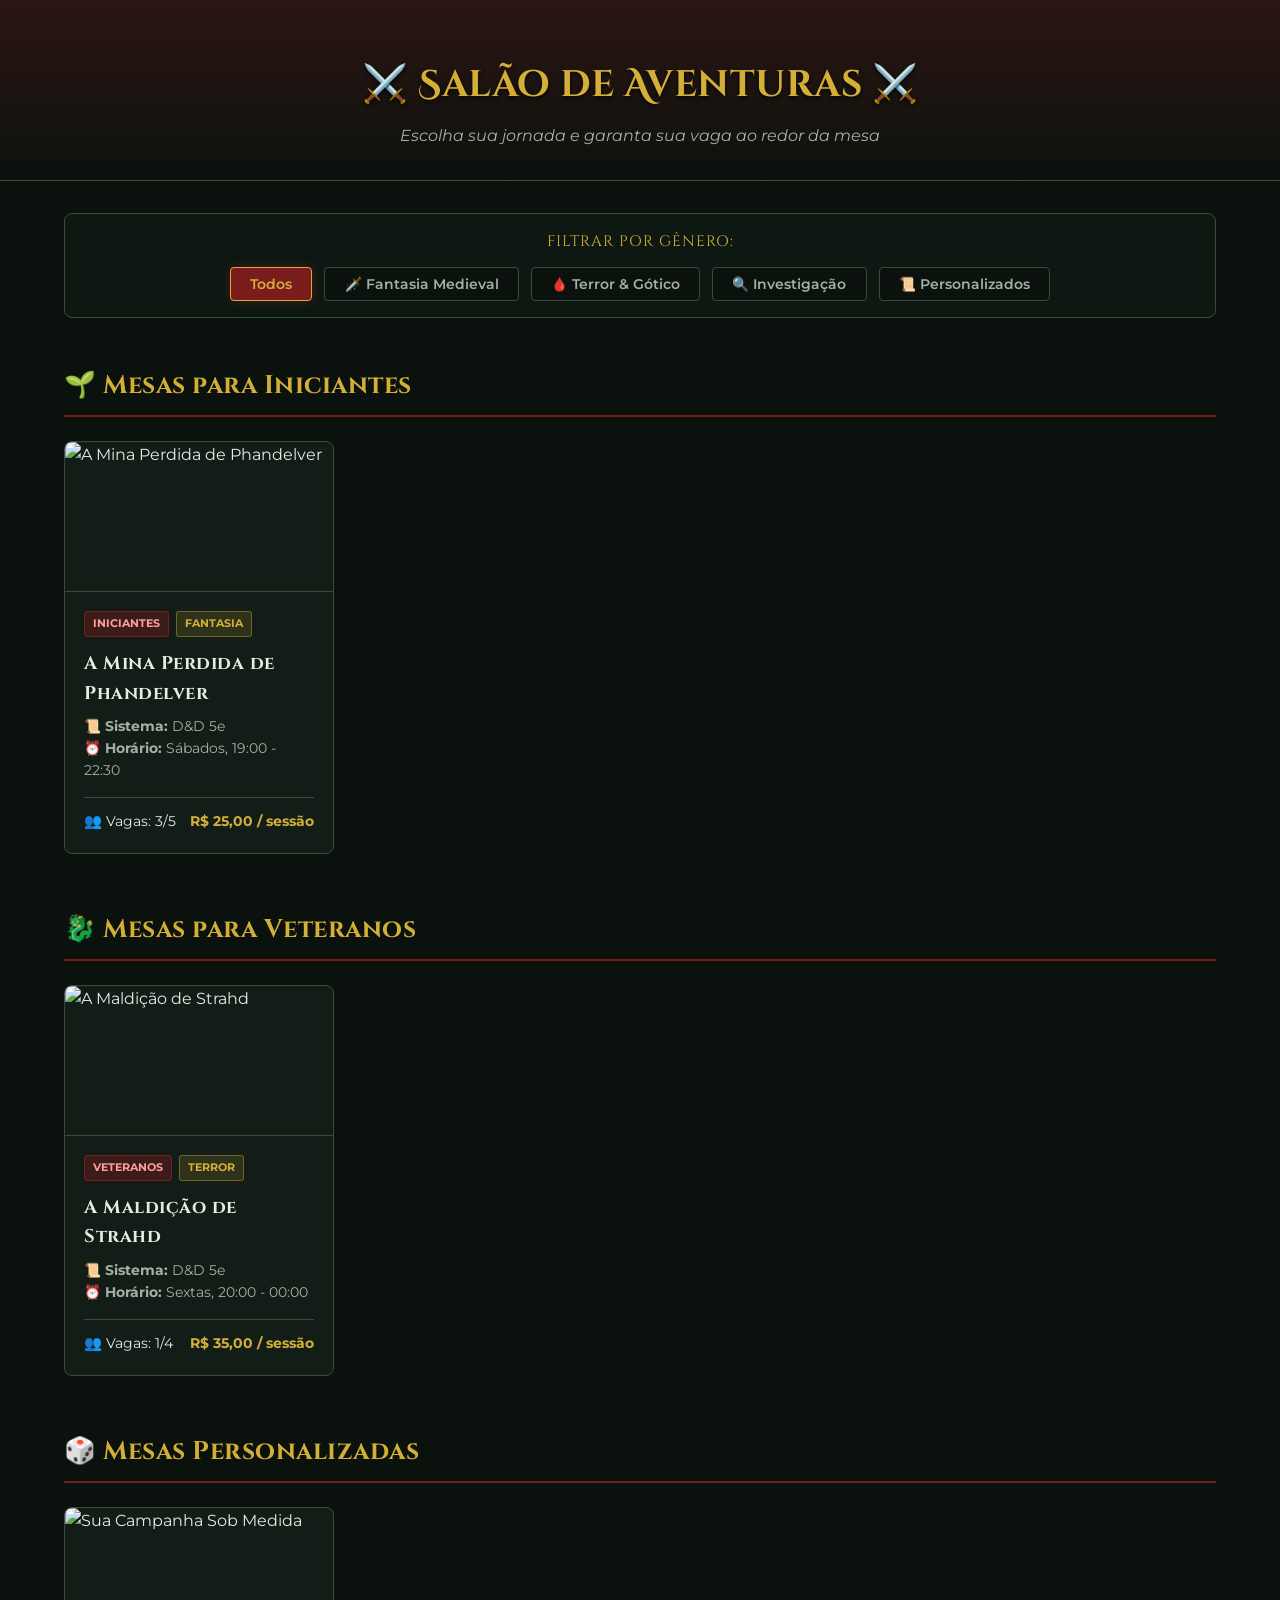
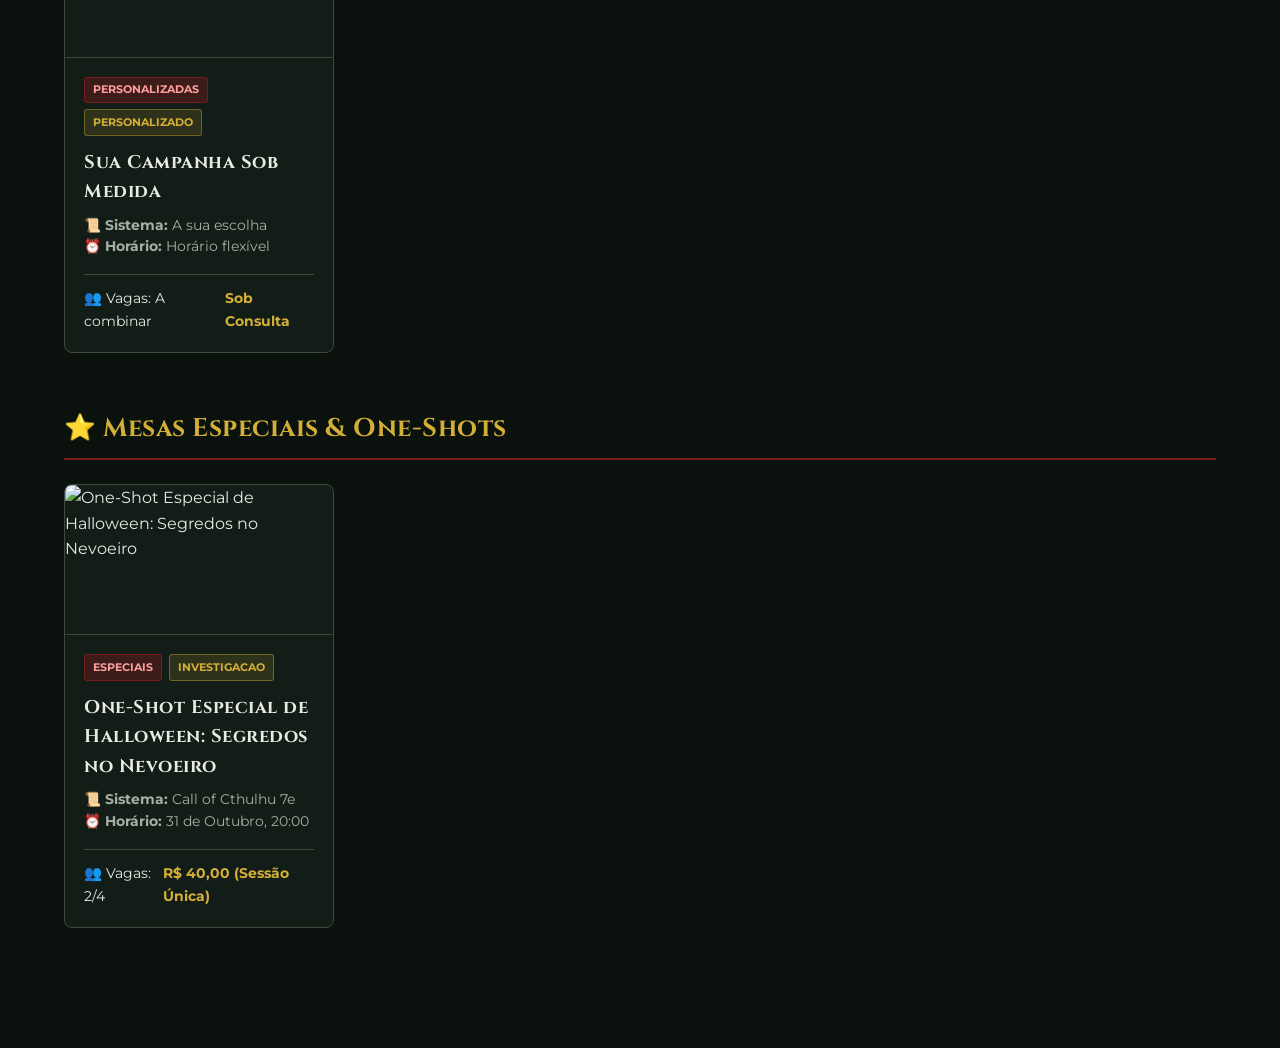
==== index.html @ 6d21e87c "Protótipo Mesas Pagas" ====
<!DOCTYPE html>
<html lang="pt-BR">
<head>
  <meta charset="UTF-8">
  <meta name="viewport" content="width=device-width, initial-scale=1.0">
  <title>Mesas de RPG - Agendamento & Aventuras</title>
  <!-- Google Fonts para tipografia medieval/nobre -->
  <link rel="preconnect" href="https://fonts.googleapis.com">
  <link rel="preconnect" href="https://fonts.gstatic.com" crossorigin>
  <link href="https://fonts.googleapis.com/css2?family=Cinzel+Decorative:wght@700&family=Cinzel:wght@500;700&family=Montserrat:wght@400;600;700&display=swap" rel="stylesheet">
  <link rel="stylesheet" href="style.css">
</head>
<body>

  <header class="header">
    <h1>⚔️ Salão de Aventuras ⚔️</h1>
    <p>Escolha sua jornada e garanta sua vaga ao redor da mesa</p>
  </header>

  <main class="container">
    <!-- Filtros de Gênero da Campanha -->
    <nav class="filters-container">
      <span class="filter-label">Filtrar por Gênero:</span>
      <div class="filters">
        <button class="filter-btn active" data-genre="todos">Todos</button>
        <button class="filter-btn" data-genre="fantasia">🗡️ Fantasia Medieval</button>
        <button class="filter-btn" data-genre="terror">🩸 Terror & Gótico</button>
        <button class="filter-btn" data-genre="investigacao">🔍 Investigação</button>
        <button class="filter-btn" data-genre="personalizado">📜 Personalizados</button>
      </div>
    </nav>

    <!-- Seções por Categoria -->
    <div id="categories-container">
      <section class="category-section" id="sec-iniciantes">
        <h2 class="category-title">🌱 Mesas para Iniciantes</h2>
        <div class="cards-grid" id="grid-iniciantes"></div>
      </section>

      <section class="category-section" id="sec-veteranos">
        <h2 class="category-title">🐉 Mesas para Veteranos</h2>
        <div class="cards-grid" id="grid-veteranos"></div>
      </section>

      <section class="category-section" id="sec-personalizadas">
        <h2 class="category-title">🎲 Mesas Personalizadas</h2>
        <div class="cards-grid" id="grid-personalizadas"></div>
      </section>

      <section class="category-section" id="sec-especiais">
        <h2 class="category-title">⭐ Mesas Especiais & One-Shots</h2>
        <div class="cards-grid" id="grid-especiais"></div>
      </section>
    </div>
  </main>

  <!-- Modal de Detalhes -->
  <div id="modal" class="modal-overlay hidden" role="dialog" aria-modal="true">
    <div class="modal-content">
      <button id="modal-close" class="modal-close" aria-label="Fechar">&times;</button>
      <img id="modal-img" src="" alt="" class="modal-img">
      <div class="modal-body">
        <div class="badges-row">
          <span id="modal-category" class="badge badge-category"></span>
          <span id="modal-genre" class="badge badge-genre"></span>
        </div>
        <h2 id="modal-title"></h2>
        
        <div class="modal-info-grid">
          <p><strong>Sistema:</strong> <span id="modal-system"></span></p>
          <p><strong>Horário:</strong> <span id="modal-schedule"></span></p>
          <p><strong>Vagas:</strong> <span id="modal-slots"></span></p>
          <p><strong>Investimento:</strong> <span id="modal-price" class="price"></span></p>
        </div>

        <hr>

        <h3>Sobre a Mesa</h3>
        <p id="modal-description"></p>

        <h3>Pré-requisitos</h3>
        <p id="modal-requirements"></p>

        <a id="modal-contact-btn" href="#" target="_blank" class="btn-primary">
          Reservar Vaga no WhatsApp
        </a>
      </div>
    </div>
  </div>

  <script src="script.js"></script>
</body>
</html>
---- style.css ----
:root {
  --bg-color: #0b120e;           /* Verde muito escuro (quase preto) */
  --bg-card: #121d17;            /* Verde escuro para os cards */
  --bg-modal: #111a14;           /* Fundo do modal */
  
  --primary-red: #7a1c1c;        /* Vermelho carmim nobre */
  --primary-red-hover: #9c2424;  /* Destaque vermelho mais vivo */
  
  --gold-accent: #d4af37;        /* Dourado nobre */
  --gold-hover: #f1c40f;
  
  --border-gold: #3a4a3e;        /* Borda suave com tom esverdeado */
  --border-active: #8b0000;      /* Borda ativa/hover em vermelho escuro */
  
  --text-light: #e8eae6;         /* Texto principal de alta leitura */
  --text-muted: #a3b0a6;         /* Texto secundário esverdeado */
  
  --radius: 8px;
}

* {
  box-sizing: border-box;
  margin: 0;
  padding: 0;
}

body {
  font-family: 'Montserrat', sans-serif;
  background-color: var(--bg-color);
  color: var(--text-light);
  line-height: 1.6;
}

h1, h2, h3 {
  font-family: 'Cinzel', serif;
  letter-spacing: 0.5px;
}

.header {
  text-align: center;
  padding: 3.5rem 1rem 2rem;
  background: linear-gradient(180deg, rgba(122, 28, 28, 0.3) 0%, rgba(11, 18, 14, 0) 100%);
  border-bottom: 1px solid var(--border-gold);
}

.header h1 {
  font-family: 'Cinzel Decorative', serif;
  font-size: 2.3rem;
  color: var(--gold-accent);
  margin-bottom: 0.5rem;
  text-shadow: 0 2px 4px rgba(0,0,0,0.8);
}

.header p {
  color: var(--text-muted);
  font-style: italic;
}

.container {
  max-width: 1200px;
  margin: 0 auto;
  padding: 2rem 1.5rem 4rem;
}

/* Filtro por Gênero */
.filters-container {
  text-align: center;
  margin-bottom: 3rem;
  background: rgba(18, 29, 23, 0.6);
  padding: 1rem;
  border-radius: var(--radius);
  border: 1px solid var(--border-gold);
}

.filter-label {
  display: block;
  font-family: 'Cinzel', serif;
  font-size: 0.95rem;
  color: var(--gold-accent);
  margin-bottom: 0.75rem;
  text-transform: uppercase;
  letter-spacing: 1px;
}

.filters {
  display: flex;
  justify-content: center;
  gap: 0.75rem;
  flex-wrap: wrap;
}

.filter-btn {
  background: var(--bg-color);
  color: var(--text-muted);
  border: 1px solid var(--border-gold);
  padding: 0.5rem 1.2rem;
  border-radius: 4px;
  cursor: pointer;
  font-family: 'Montserrat', sans-serif;
  font-size: 0.85rem;
  font-weight: 600;
  transition: all 0.25s ease;
}

.filter-btn:hover,
.filter-btn.active {
  background: var(--primary-red);
  color: var(--gold-accent);
  border-color: var(--gold-accent);
  box-shadow: 0 0 10px rgba(122, 28, 28, 0.5);
}

/* Seções e Categorias */
.category-section {
  margin-bottom: 3.5rem;
}

.category-title {
  font-size: 1.6rem;
  color: var(--gold-accent);
  border-bottom: 2px solid var(--primary-red);
  padding-bottom: 0.5rem;
  margin-bottom: 1.5rem;
  display: flex;
  align-items: center;
  gap: 0.5rem;
}

/* Grid e Cards */
.cards-grid {
  display: grid;
  grid-template-columns: repeat(auto-fill, minmax(270px, 1fr));
  gap: 1.5rem;
}

.card {
  background: var(--bg-card);
  border: 1px solid var(--border-gold);
  border-radius: var(--radius);
  overflow: hidden;
  cursor: pointer;
  transition: transform 0.25s ease, border-color 0.25s ease, box-shadow 0.25s ease;
  display: flex;
  flex-direction: column;
}

.card:hover {
  transform: translateY(-4px);
  border-color: var(--gold-accent);
  box-shadow: 0 8px 20px rgba(0, 0, 0, 0.6), 0 0 10px rgba(212, 175, 55, 0.2);
}

.card-img {
  width: 100%;
  height: 150px;
  object-fit: cover;
  border-bottom: 1px solid var(--border-gold);
}

.card-content {
  padding: 1.2rem;
  display: flex;
  flex-direction: column;
  flex-grow: 1;
}

.badges-row {
  display: flex;
  gap: 0.4rem;
  margin-bottom: 0.75rem;
  flex-wrap: wrap;
}

.badge {
  font-size: 0.7rem;
  font-weight: 700;
  text-transform: uppercase;
  padding: 0.2rem 0.5rem;
  border-radius: 3px;
}

.badge-category {
  background: rgba(122, 28, 28, 0.4);
  color: #ff9e9e;
  border: 1px solid var(--primary-red);
}

.badge-genre {
  background: rgba(212, 175, 55, 0.15);
  color: var(--gold-accent);
  border: 1px solid rgba(212, 175, 55, 0.4);
}

.card-title {
  font-size: 1.15rem;
  margin-bottom: 0.5rem;
  color: var(--text-light);
}

.card-details {
  color: var(--text-muted);
  font-size: 0.85rem;
  margin-bottom: 1rem;
  flex-grow: 1;
}

.card-footer {
  display: flex;
  justify-content: space-between;
  align-items: center;
  border-top: 1px solid var(--border-gold);
  padding-top: 0.75rem;
  font-size: 0.9rem;
}

.price {
  color: var(--gold-accent);
  font-weight: 700;
}

/* Modal */
.modal-overlay {
  position: fixed;
  top: 0;
  left: 0;
  width: 100%;
  height: 100%;
  background: rgba(0, 0, 0, 0.85);
  backdrop-filter: blur(5px);
  display: flex;
  justify-content: center;
  align-items: center;
  z-index: 1000;
  padding: 1rem;
}

.modal-overlay.hidden {
  display: none;
}

.modal-content {
  background: var(--bg-modal);
  border: 1px solid var(--gold-accent);
  border-radius: var(--radius);
  max-width: 600px;
  width: 100%;
  max-height: 90vh;
  overflow-y: auto;
  position: relative;
  box-shadow: 0 10px 30px rgba(0, 0, 0, 0.9), 0 0 15px rgba(212, 175, 55, 0.2);
}

.modal-close {
  position: absolute;
  top: 10px;
  right: 15px;
  background: rgba(0,0,0,0.6);
  border: 1px solid var(--gold-accent);
  color: var(--gold-accent);
  font-size: 1.8rem;
  cursor: pointer;
  width: 36px;
  height: 36px;
  border-radius: 50%;
  display: flex;
  align-items: center;
  justify-content: center;
  z-index: 10;
  transition: all 0.2s;
}

.modal-close:hover {
  background: var(--primary-red);
  color: #fff;
}

.modal-img {
  width: 100%;
  height: 220px;
  object-fit: cover;
  border-bottom: 1px solid var(--gold-accent);
}

.modal-body {
  padding: 1.5rem;
}

.modal-body h2 {
  color: var(--gold-accent);
  margin: 0.5rem 0 1rem;
}

.modal-body h3 {
  font-size: 1rem;
  margin: 1.25rem 0 0.25rem;
  color: var(--gold-accent);
}

.modal-info-grid {
  display: grid;
  grid-template-columns: repeat(auto-fit, minmax(200px, 1fr));
  gap: 0.5rem 1rem;
  background: rgba(0,0,0,0.3);
  padding: 0.8rem;
  border-radius: 6px;
  border: 1px solid var(--border-gold);
  font-size: 0.9rem;
}

hr {
  border: none;
  border-top: 1px solid var(--border-gold);
  margin: 1.25rem 0;
}

.btn-primary {
  display: block;
  text-align: center;
  background: var(--primary-red);
  color: var(--gold-accent);
  border: 1px solid var(--gold-accent);
  text-decoration: none;
  font-family: 'Cinzel', serif;
  font-weight: 700;
  padding: 0.8rem;
  border-radius: 6px;
  margin-top: 1.5rem;
  transition: all 0.25s ease;
}

.btn-primary:hover {
  background: var(--primary-red-hover);
  color: #fff;
  box-shadow: 0 0 12px rgba(122, 28, 28, 0.8);
}
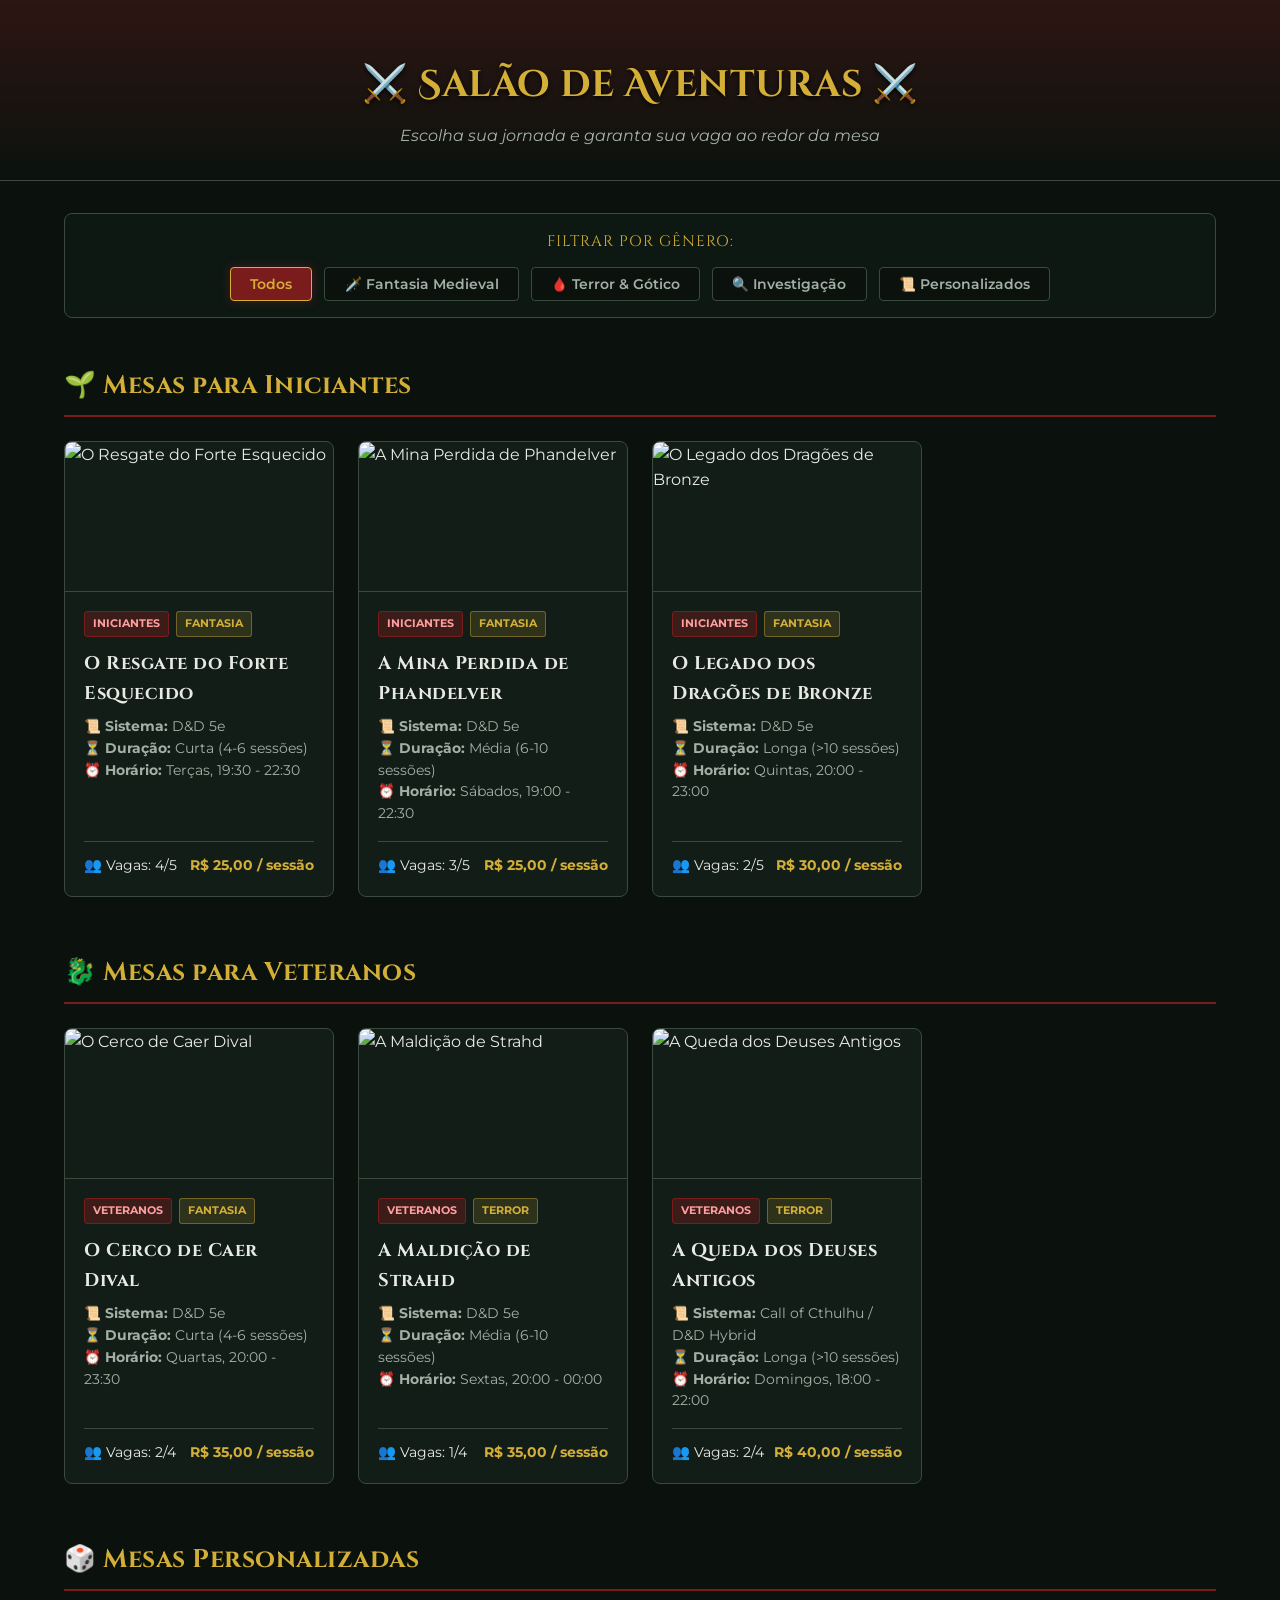
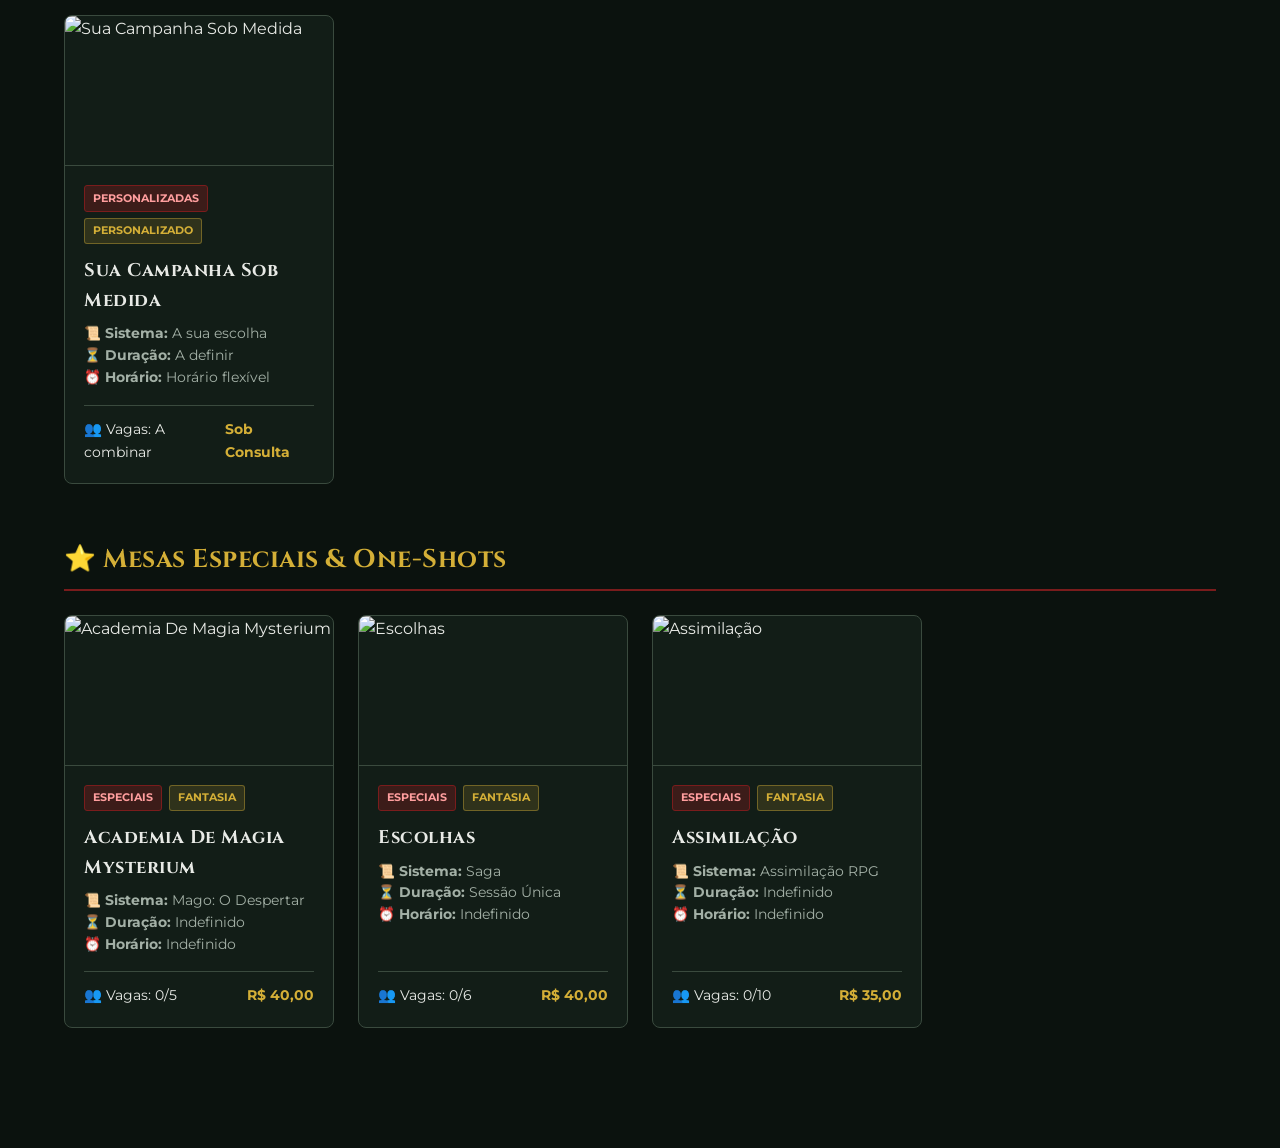
==== commit 31aedadc: "Rolador de dados" ====
--- a/index.html
+++ b/index.html
@@ -8,7 +8,7 @@
   <link rel="preconnect" href="https://fonts.googleapis.com">
   <link rel="preconnect" href="https://fonts.gstatic.com" crossorigin>
   <link href="https://fonts.googleapis.com/css2?family=Cinzel+Decorative:wght@700&family=Cinzel:wght@500;700&family=Montserrat:wght@400;600;700&display=swap" rel="stylesheet">
-  <link rel="stylesheet" href="style.css">
+  <link rel="stylesheet" href="css/index.css">
 </head>
 <body>
 
@@ -88,6 +88,6 @@
     </div>
   </div>
 
-  <script src="script.js"></script>
+  <script src="js/index.js"></script>
 </body>
 </html>
--- a/css/index.css
+++ b/css/index.css
@@ -0,0 +1,335 @@
+:root {
+  --bg-color: #0b120e;           /* Verde muito escuro (quase preto) */
+  --bg-card: #121d17;            /* Verde escuro para os cards */
+  --bg-modal: #111a14;           /* Fundo do modal */
+  
+  --primary-red: #7a1c1c;        /* Vermelho carmim nobre */
+  --primary-red-hover: #9c2424;  /* Destaque vermelho mais vivo */
+  
+  --gold-accent: #d4af37;        /* Dourado nobre */
+  --gold-hover: #f1c40f;
+  
+  --border-gold: #3a4a3e;        /* Borda suave com tom esverdeado */
+  --border-active: #8b0000;      /* Borda ativa/hover em vermelho escuro */
+  
+  --text-light: #e8eae6;         /* Texto principal de alta leitura */
+  --text-muted: #a3b0a6;         /* Texto secundário esverdeado */
+  
+  --radius: 8px;
+}
+
+* {
+  box-sizing: border-box;
+  margin: 0;
+  padding: 0;
+}
+
+body {
+  font-family: 'Montserrat', sans-serif;
+  background-color: var(--bg-color);
+  color: var(--text-light);
+  line-height: 1.6;
+}
+
+h1, h2, h3 {
+  font-family: 'Cinzel', serif;
+  letter-spacing: 0.5px;
+}
+
+.header {
+  text-align: center;
+  padding: 3.5rem 1rem 2rem;
+  background: linear-gradient(180deg, rgba(122, 28, 28, 0.3) 0%, rgba(11, 18, 14, 0) 100%);
+  border-bottom: 1px solid var(--border-gold);
+}
+
+.header h1 {
+  font-family: 'Cinzel Decorative', serif;
+  font-size: 2.3rem;
+  color: var(--gold-accent);
+  margin-bottom: 0.5rem;
+  text-shadow: 0 2px 4px rgba(0,0,0,0.8);
+}
+
+.header p {
+  color: var(--text-muted);
+  font-style: italic;
+}
+
+.container {
+  max-width: 1200px;
+  margin: 0 auto;
+  padding: 2rem 1.5rem 4rem;
+}
+
+/* Filtro por Gênero */
+.filters-container {
+  text-align: center;
+  margin-bottom: 3rem;
+  background: rgba(18, 29, 23, 0.6);
+  padding: 1rem;
+  border-radius: var(--radius);
+  border: 1px solid var(--border-gold);
+}
+
+.filter-label {
+  display: block;
+  font-family: 'Cinzel', serif;
+  font-size: 0.95rem;
+  color: var(--gold-accent);
+  margin-bottom: 0.75rem;
+  text-transform: uppercase;
+  letter-spacing: 1px;
+}
+
+.filters {
+  display: flex;
+  justify-content: center;
+  gap: 0.75rem;
+  flex-wrap: wrap;
+}
+
+.filter-btn {
+  background: var(--bg-color);
+  color: var(--text-muted);
+  border: 1px solid var(--border-gold);
+  padding: 0.5rem 1.2rem;
+  border-radius: 4px;
+  cursor: pointer;
+  font-family: 'Montserrat', sans-serif;
+  font-size: 0.85rem;
+  font-weight: 600;
+  transition: all 0.25s ease;
+}
+
+.filter-btn:hover,
+.filter-btn.active {
+  background: var(--primary-red);
+  color: var(--gold-accent);
+  border-color: var(--gold-accent);
+  box-shadow: 0 0 10px rgba(122, 28, 28, 0.5);
+}
+
+/* Seções e Categorias */
+.category-section {
+  margin-bottom: 3.5rem;
+}
+
+.category-title {
+  font-size: 1.6rem;
+  color: var(--gold-accent);
+  border-bottom: 2px solid var(--primary-red);
+  padding-bottom: 0.5rem;
+  margin-bottom: 1.5rem;
+  display: flex;
+  align-items: center;
+  gap: 0.5rem;
+}
+
+/* Grid e Cards */
+.cards-grid {
+  display: grid;
+  grid-template-columns: repeat(auto-fill, minmax(270px, 1fr));
+  gap: 1.5rem;
+}
+
+.card {
+  background: var(--bg-card);
+  border: 1px solid var(--border-gold);
+  border-radius: var(--radius);
+  overflow: hidden;
+  cursor: pointer;
+  transition: transform 0.25s ease, border-color 0.25s ease, box-shadow 0.25s ease;
+  display: flex;
+  flex-direction: column;
+}
+
+.card:hover {
+  transform: translateY(-4px);
+  border-color: var(--gold-accent);
+  box-shadow: 0 8px 20px rgba(0, 0, 0, 0.6), 0 0 10px rgba(212, 175, 55, 0.2);
+}
+
+.card-img {
+  width: 100%;
+  height: 150px;
+  object-fit: cover;
+  border-bottom: 1px solid var(--border-gold);
+}
+
+.card-content {
+  padding: 1.2rem;
+  display: flex;
+  flex-direction: column;
+  flex-grow: 1;
+}
+
+.badges-row {
+  display: flex;
+  gap: 0.4rem;
+  margin-bottom: 0.75rem;
+  flex-wrap: wrap;
+}
+
+.badge {
+  font-size: 0.7rem;
+  font-weight: 700;
+  text-transform: uppercase;
+  padding: 0.2rem 0.5rem;
+  border-radius: 3px;
+}
+
+.badge-category {
+  background: rgba(122, 28, 28, 0.4);
+  color: #ff9e9e;
+  border: 1px solid var(--primary-red);
+}
+
+.badge-genre {
+  background: rgba(212, 175, 55, 0.15);
+  color: var(--gold-accent);
+  border: 1px solid rgba(212, 175, 55, 0.4);
+}
+
+.card-title {
+  font-size: 1.15rem;
+  margin-bottom: 0.5rem;
+  color: var(--text-light);
+}
+
+.card-details {
+  color: var(--text-muted);
+  font-size: 0.85rem;
+  margin-bottom: 1rem;
+  flex-grow: 1;
+}
+
+.card-footer {
+  display: flex;
+  justify-content: space-between;
+  align-items: center;
+  border-top: 1px solid var(--border-gold);
+  padding-top: 0.75rem;
+  font-size: 0.9rem;
+}
+
+.price {
+  color: var(--gold-accent);
+  font-weight: 700;
+}
+
+/* Modal */
+.modal-overlay {
+  position: fixed;
+  top: 0;
+  left: 0;
+  width: 100%;
+  height: 100%;
+  background: rgba(0, 0, 0, 0.85);
+  backdrop-filter: blur(5px);
+  display: flex;
+  justify-content: center;
+  align-items: center;
+  z-index: 1000;
+  padding: 1rem;
+}
+
+.modal-overlay.hidden {
+  display: none;
+}
+
+.modal-content {
+  background: var(--bg-modal);
+  border: 1px solid var(--gold-accent);
+  border-radius: var(--radius);
+  max-width: 600px;
+  width: 100%;
+  max-height: 90vh;
+  overflow-y: auto;
+  position: relative;
+  box-shadow: 0 10px 30px rgba(0, 0, 0, 0.9), 0 0 15px rgba(212, 175, 55, 0.2);
+}
+
+.modal-close {
+  position: absolute;
+  top: 10px;
+  right: 15px;
+  background: rgba(0,0,0,0.6);
+  border: 1px solid var(--gold-accent);
+  color: var(--gold-accent);
+  font-size: 1.8rem;
+  cursor: pointer;
+  width: 36px;
+  height: 36px;
+  border-radius: 50%;
+  display: flex;
+  align-items: center;
+  justify-content: center;
+  z-index: 10;
+  transition: all 0.2s;
+}
+
+.modal-close:hover {
+  background: var(--primary-red);
+  color: #fff;
+}
+
+.modal-img {
+  width: 100%;
+  height: 220px;
+  object-fit: cover;
+  border-bottom: 1px solid var(--gold-accent);
+}
+
+.modal-body {
+  padding: 1.5rem;
+}
+
+.modal-body h2 {
+  color: var(--gold-accent);
+  margin: 0.5rem 0 1rem;
+}
+
+.modal-body h3 {
+  font-size: 1rem;
+  margin: 1.25rem 0 0.25rem;
+  color: var(--gold-accent);
+}
+
+.modal-info-grid {
+  display: grid;
+  grid-template-columns: repeat(auto-fit, minmax(200px, 1fr));
+  gap: 0.5rem 1rem;
+  background: rgba(0,0,0,0.3);
+  padding: 0.8rem;
+  border-radius: 6px;
+  border: 1px solid var(--border-gold);
+  font-size: 0.9rem;
+}
+
+hr {
+  border: none;
+  border-top: 1px solid var(--border-gold);
+  margin: 1.25rem 0;
+}
+
+.btn-primary {
+  display: block;
+  text-align: center;
+  background: var(--primary-red);
+  color: var(--gold-accent);
+  border: 1px solid var(--gold-accent);
+  text-decoration: none;
+  font-family: 'Cinzel', serif;
+  font-weight: 700;
+  padding: 0.8rem;
+  border-radius: 6px;
+  margin-top: 1.5rem;
+  transition: all 0.25s ease;
+}
+
+.btn-primary:hover {
+  background: var(--primary-red-hover);
+  color: #fff;
+  box-shadow: 0 0 12px rgba(122, 28, 28, 0.8);
+}
